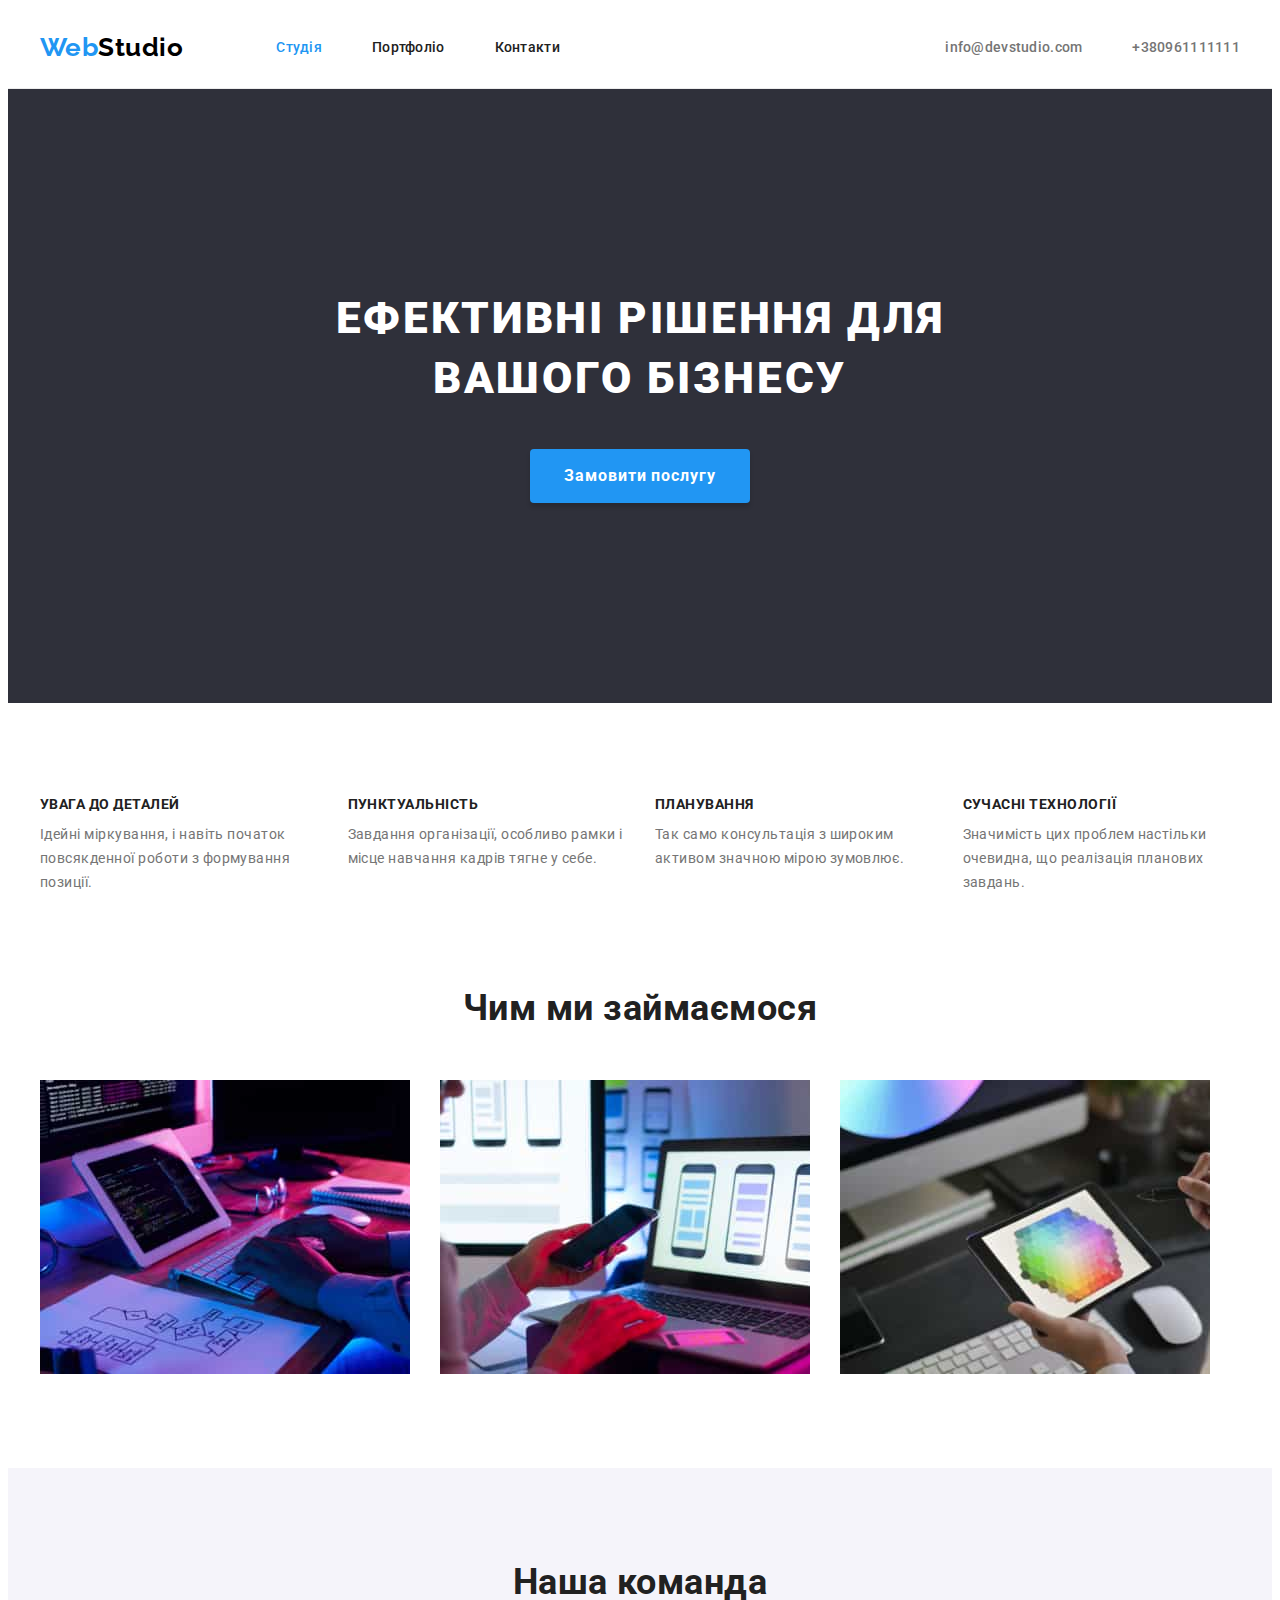
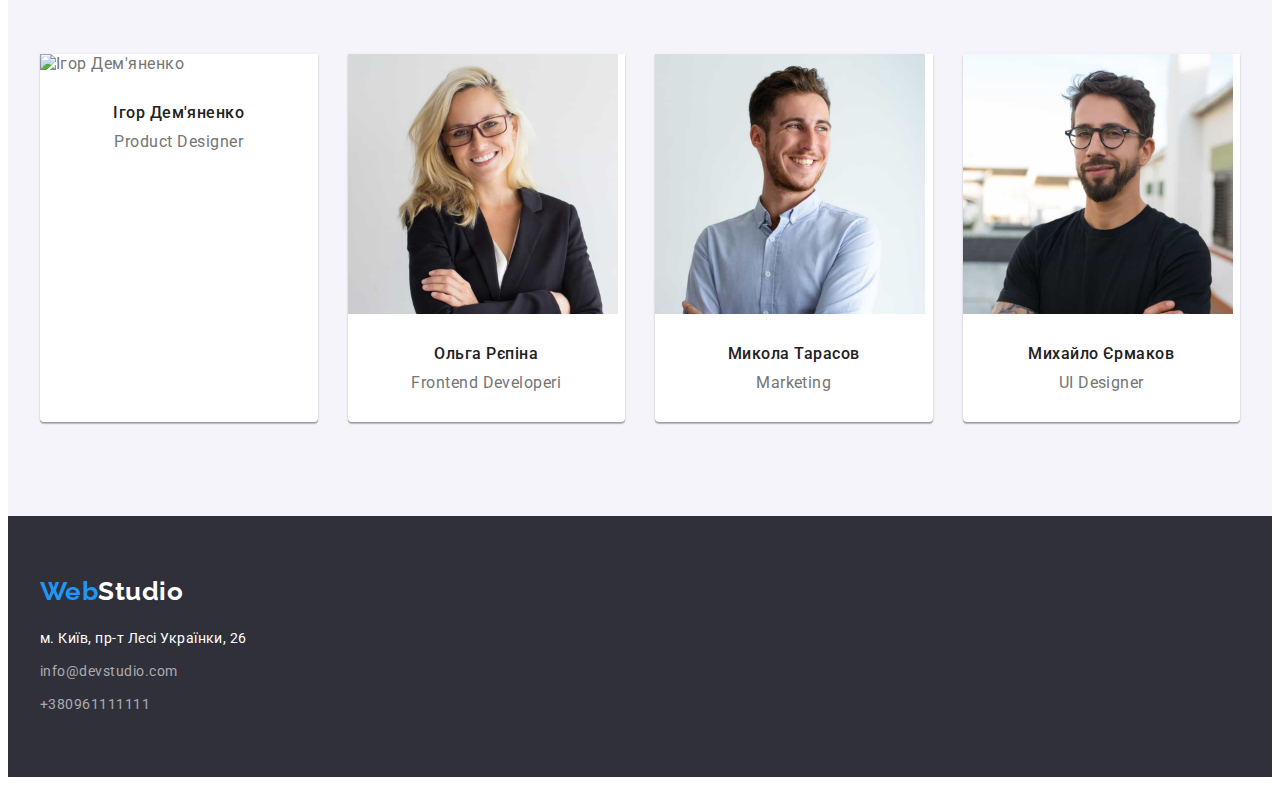
==== index.html @ cf041386 "Initial commit" ====
<!DOCTYPE html>
<html lang="uk">

<head>
    <meta charset="UTF-8">
    <meta http-equiv="X-UA-Compatible" content="IE=edge">
    <meta name="viewport" content="width=device-width, initial-scale=1.0">
    <title>WebStudio</title>
    <link rel="preconnect" href="https://fonts.googleapis.com">
    <link rel="preconnect" href="https://fonts.gstatic.com" crossorigin>
    <link href="https://fonts.googleapis.com/css2?family=Raleway:wght@700&family=Roboto:wght@400;500;700;900&display=swap"
        rel="stylesheet">

        <link rel="stylesheet" href="https://cdnjs.cloudflare.com/ajax/libs/modern-normalize/1.1.0/modern-normalize.min.css"
            integrity="sha512-wpPYUAdjBVSE4KJnH1VR1HeZfpl1ub8YT/NKx4PuQ5NmX2tKuGu6U/JRp5y+Y8XG2tV+wKQpNHVUX03MfMFn9Q=="
            crossorigin="anonymous" referrerpolicy="no-referrer" />
    
            <link rel="stylesheet" href="./css/styles.css">
</head>

<body>
    <header class="page-header">
        <div class="conteiner header-list"> 
      <nav class="main-nav">
        <a href="./index.html" class="logo">
          Web<span class="logo-studioheader">Studio</span>
        </a>

        <ul class="nav">
            <li class="item"><a class="nav-link current" href="./index.html">Студія</a></li>
            <li class="item"><a class="nav-link" href="./portfolio.html">Портфоліо</a></li>
            <li class="item"><a class="nav-link" href="#">Контакти</a></li>
        </ul>
      </nav>

        <ul class="contact">
            <li class="contact-item"> <a class="contact-list" href="mailto:info@devstudio.com">info@devstudio.com</a> </li>
            <li class="contact-item"> <a class="contact-list" href="tel:+380961111111">+380961111111</a> </li>
        </ul>
        </div>
        
    </header>

    <main>

        <!--секція №1-->

    <section class="hero">
        <div class="conteiner"> 
            <h1 class="hero-title">Ефективні рішення для <br >вашого бізнесу</h1>
            <button type="button" class="hero-button">Замовити послугу</button>
            </div>
    </section>


    <!--секція №2-->

    <section class="section">
        <div class="conteiner"> 
        <h2 class="section-title visually-hidden">Наші цінності</h2>
        <ul class="section-list">
            <li class="section-item">
                <h3 class="title-name">Увага до деталей</h3>
                <p class="values">Ідейні міркування, і навіть початок повсякденної роботи з формування позиції.</p>
            </li>
            <li class="section-item">
                <h3 class="title-name">Пунктуальність</h3>
                <p class="values">Завдання організації, особливо рамки і місце навчання кадрів тягне у себе.</p>
            </li>
            <li class="section-item">
                <h3 class="title-name">Планування</h3>
                <p class="values">Так само консультація з широким активом значною мірою зумовлює.</p>
            </li>
            <li class="section-item">
                <h3 class="title-name">Сучасні технології</h3>
                <p class="values">Значимість цих проблем настільки очевидна, що реалізація планових завдань.</p>
            </li>
        </ul>
        </div>
    </section>

    <!--секція №3-->

    <section class="section section-top">
        <div class="conteiner"> 
        <h2 class="section-title">Чим ми займаємося</h2>
        <ul class="section-list">
            <li class="section-image">
                <img src="./images/foto1.jpg" alt="руки на клавіатурі комп'ютера" width="370">
            </li>
            <li class="section-image">
                <img src="./images/foto2.jpg" alt="мобільний телефон в руці" width="370">  
            </li>
            <li class="section-image">
                <img src="./images/foto3.jpg" alt="планшет в руках" width="370">
            </li>
        </ul>
        </div>
    </section>

    <!--секція №4-->

    <section class="section team">
        <div class="conteiner"> 
        <h2 class="section-title"> Наша команда </h2>
        <ul class="section-list">

            <li class="team-item section-item">
                <img class="team-photo" src="./images/igor.jpg" alt="Ігор Дем'яненко" width="270">
                <div class="team-signature"> 
                <h3 class="team-member"> Ігор Дем'яненко </h3>
                <p class="team-profession"> Product Designer </p>
                </div>
            </li>

            <li class="team-item section-item">
                <img class="team-photo" src="./images/olga.jpg" alt="Ольга Рєпіна" width="270">
                <div class="team-signature"> 
                <h3 class="team-member">Ольга Рєпіна</h3>
                <p class="team-profession"> Frontend Developeri </p>
                </div>
            </li> 

            <li class="team-item section-item"> 
                <img class="team-photo" src="./images/mikolka.jpg" alt="Микола Тарасов" width="270">
                <div class="team-signature"> 
                <h3 class="team-member"> Микола Тарасов </h3>
                <p class="team-profession"> Marketing </p>
                </div>
            </li>
            
            <li class="team-item section-item"> 
                <img class="team-photo" src="./images/mihailo.jpg" alt="Михайло Єрмаков" width="270">
                <div class="team-signature"> 
                <h3 class="team-member"> Михайло Єрмаков </h3> 
                <p class="team-profession"> UI Designer </p>
                </div>
            </li>
        </ul>
        </div>
    </section>
    </main>

    <footer class="footer">
        <div class="conteiner">
            <a href="./index.html" class="logo logo-footer">
                <span class="logo-web">Web</span><span class="logo-studiofooter">Studio</span> </a>
            <address>
                <ul class="addres">
                    <li class="map"> <a class="address-list google-map" href="https://goo.gl/maps/CPtrU1FHBa2aNyZL9"
                            target="_blank" rel="noopener noreferrer nofollow">м. Київ, пр-т Лесі Українки, 26</a></li>
                    <li class="mailto"> <a class="address-list mail" href="mailto:info@devstudio.com">info@devstudio.com</a>
                    </li>
                    <li> <a class="address-list phone" href="tel:+380961111111">+380961111111</a></li>
                </ul>
            </address>
        </div>


    </footer>
 
</body>

</html>
---- css/styles.css ----
:root {

    --paragraf-color: #757575;
    --header-color: #212121;
    --text-accent-color: #2196f3;
    --bacground-color: #ffffff;
    --second-background-color: #F5F4FA;
    

}

body {
    background-color: var(--bacground-color);
    color: var(--paragraf-color);

    font-family: 'Roboto', sans-serif;
    letter-spacing: 0.03em;
}




/* Прибирання маркерів */

ul {
    list-style: none;
    margin: 0;
    padding: 0;
}

/* Стили для обнуления верхних отступов у элементов */
h1,
h2,
h3,
h4,
h5,
h6,
p {
    margin-top: 0;
}



/* Класс для обнуления базовых свойств у списков (ul) */
.list {
    list-style: none;
    padding-left: 0;
    margin: 0;
}

/* Класс для обнуления базовых свойств у ссылок */
.link {
    text-decoration: none;
    color: inherit;
}

/* Свойства для корректного отображения картинок */
img {
    display: block;
    max-width: 100%;
    height: auto;
}

/* Свойства для обнуления курсива у address */
address {
    font-style: normal;
}


/* основний колір тексту сірий #757575 */
/* другорядний колір тексту-заголовки чорний #212121 */
/* колір лого-синій header-footer #2196F3 */
/* колір лого-чорний header #000000 */
/* колір лого-біллий footer #FFFFFF */
/* фоновий колір hero-footer #2F303A */
/* фоновий колір "Наші цінності" #F5F5F5 */
/* фоновий колір "Наша команда" #F5F4FA */
/* колір телефон-пошта footer rgba(255, 255, 255, 0.6) */
 
/*Стилі header*/

.page-header {

    background-color: var(--bacground-color);
    border-bottom: 1px solid #ECECEC;
}


.conteiner {    


    margin-left: auto;
    margin-right: auto;

     width: 1200px;
     padding-left: 15px;
     padding-right: 15px;
     
     
}

.section {
    padding-top: 94px;
    padding-bottom: 94px;
}

.header-list {
    display: flex;
    align-items: center;
   
}

.logo {

    color: var(--text-accent-color);

    font-family: 'Raleway', sans-serif;
    font-weight: 700;
    font-size: 26px;
    line-height: 1.2;

    text-decoration: none;

    }

    .logo-footer {

        margin-bottom: 20px;
    }


.logo-studioheader {
     color: #000000;

    }

.logo-studiofooter {
     color: var(--bacground-color);
    
    }

    .main-nav {
        display: flex;
        align-items: center;
    }

    .nav {
        display: flex;
        margin-left: 93px;

    }

    .nav .item + .item {
        margin-left: 50px;
    }
      

    

.nav .nav-link.current {
   

    color: var(--text-accent-color);
    }



.nav-link {
    display: block;
    padding-top: 32px;
    padding-bottom: 32px;

     color: var(--header-color);

     font-weight: 500;
     font-size: 14px;
     line-height: 1.14;
     letter-spacing: 0.02em;
     text-decoration: none;

    }

.nav-link:hover, .nav-link:focus {
     color: var(--text-accent-color);

     font-weight: 500;
     font-size: 14px;
     line-height: 1.14;
     letter-spacing: 0.02em;
    }

    .contact {
        display: flex;
        margin-left: auto;

    }

    .contact .contact-item + .contact-item {
        margin-left: 50px;

    }

  .contact-list  {

        display: block;
        padding-top: 32px;
        padding-bottom: 32px;

      color: var(--paragraf-color);

      font-weight: 500;
      font-size: 14px;
      line-height: 1.14;
      letter-spacing: 0.02em;

    text-decoration: none;
  }

  .contact-list:hover, .contact-list:focus {
      color: var(--text-accent-color);

      font-weight: 500;
      font-size: 14px;
      line-height: 1.14;
      letter-spacing: 0.02em;
  }

 /*Стилі головної сторінки main*/

 .hero {

    padding-top: 200px;
    padding-bottom: 200px;


    text-align: center;

     background-color: #2F303A;


 }

 .hero-title { 
    
    margin-top: 0;
    margin-bottom: 40px;    

     color: var(--bacground-color);     

     font-weight: 900;
     font-size: 44px;
     line-height: 1.36;
     text-align: center;
     letter-spacing: 0.06em;
     text-transform: uppercase;
 }

 .hero-button {

    background-color: var(--text-accent-color);
    color: var(--bacground-color);
    border-color: transparent;

    font-family: inherit;
    font-weight: 700;
    font-size: 16px;
    line-height: 1.88;
    text-align: center;
    letter-spacing: 0.06em;

    cursor: pointer;

    box-shadow: 0px 4px 4px rgba(0, 0, 0, 0.15);
    border-radius: 4px;
    padding: 10px 32px;
    min-width: 216px;

 }

.hero-button:hover, .hero-button:focus {

    background-color: #188CE8;


}

/*Скрили заголовок Наші цінності*/

.visually-hidden {
    position: absolute;
    white-space: nowrap;
    width: 1px;
    height: 1px;
    overflow: hidden;
    border: 0;
    padding: 0;
    clip: rect(0 0 0 0);
    clip-path: inset(50%);
    margin: -1px;
}



 .section-title {
     color: var(--header-color); 

    font-weight: 700;
    font-size: 36px;
    line-height: 1.16;
    text-align: center;

    margin-bottom: 50px;
    }
 
 .title-name {
     color: var(--header-color);

    font-weight: 700;
    font-size: 14px;
    line-height: 1.14;
    text-transform: uppercase;

    margin-top: 0px;
    margin-bottom: 10px;

    } 

    .section {

        padding-top: 94px;
        padding-bottom: 94px;
    }

    .section-top {

        padding-top: 0;
    }

    .section-list {
             display: flex;
             flex-wrap: wrap;
    }

    .section-item {

        flex-basis: calc((100% - 90px) / 4);
    
    }

    .section-list .section-image+.section-image {
        margin-left: 30px;
    }
   
    .section-list .section-item+.section-item {
            margin-left: 30px;
    
        }

    .values {
        font-size: 14px;
        line-height: 1.71;

        margin-top: 0;
        margin-bottom: 0;
    }

    .team {
        background-color: var(--second-background-color);
    
    }

    .team-item {
    
            background-color: var(--bacground-color);
                /* material shadow v1 */
            
                box-shadow: 0px 1px 3px rgba(0, 0, 0, 0.12), 0px 1px 1px rgba(0, 0, 0, 0.14), 0px 2px 1px rgba(0, 0, 0, 0.2);
                border-radius: 0px 0px 4px 4px;
    
    }

    .team-signature {

        padding-top: 30px;
        padding-bottom: 30px;
    }

  

    .team-member {
        
        color: var(--header-color);
        font-weight: 500;
        font-size: 16px;
        line-height: 1.19;
        text-align: center;

        margin-bottom: 10px;
    }

    
    .team-profession {

        margin-bottom: 0;

        font-weight: 400;
        font-size: 16px;
        line-height: 1.19;
        text-align: center;

        
    }

    /*Стилі сторінки Портфоліо*/



    .button-list {

        display: flex;
        justify-content: center;

        margin-bottom: 50px;

    }


   
    .button-list .button-item + .button-item {

        margin-left: 8px;
    }



    .portfolio-button {

        background-color: var(--second-background-color);
        color: var(--header-color);
        font-family: inherit;
        font-weight: 500;
        font-size: 16px;
        line-height: 1.63;
        border-color: transparent;

        cursor: pointer;

        border-radius: 4px;
        padding: 6px 22px;
        min-width: 73px;

    }

    .portfolio-button:hover, .portfolio-button:focus {

        background-color: var(--text-accent-color);
        color: var(--bacground-color);
        
    }

    

    .project-list {

        padding: 0;
        list-style: none;
        display: flex;
        flex-wrap: wrap;
        margin-top: -30px;
        margin-left: -30px;
    }

    .project-item {        
        

        flex-basis: calc( 100% / 3 - 30px);

        margin-left: 30px;
        margin-top: 30px;
    }

    .project {

    text-decoration: none;
    } 

    .projec-image {

        margin-bottom: 20px;
        background-color: #EEEEEE;
    }

    .project-border {

        padding: 20px 24px;

        border-right: 1px solid #EEEEEE;
        border-bottom: 1px solid #EEEEEE;
        border-left: 1px solid #EEEEEE;
    }
 
    .project-title {
    
        margin-bottom: 4px;

        color: var(--header-color);

        font-weight: 700;
        font-size: 18px;
        line-height: 2;
        letter-spacing: 0.06em;

        
    }

    .project-filter { 
        
        margin-bottom: 0;

        color: var(--paragraf-color);

        font-size: 16px;
        line-height: 1.88;
        

    }



   /*Стилі footer*/ 
 
    .footer {
     background-color: #2F303A;
     padding-top: 60px;
     padding-bottom: 60px;
    }


    .address-list {

        font-size: 14px;
        line-height: 1.71;

        text-decoration: none;
        list-style-type: none;
        font-style: normal;

    }

    .address-list:hover, .address-list:focus {
        color: var(--text-accent-color);

        font-size: 14px;
        line-height: 1.71;
        font-style: normal;
    }

    .addres {

        margin-top: 20px;
    }

    .map {

        margin-bottom: 9px;
    }

    .mailto {
        margin-bottom: 9px;
    }

        .google-map {

            color: var(--bacground-color);

    
    }

    .mail {

    color: rgba(255, 255, 255, 0.6);

    margin-bottom: 9px;
    }

    .phone {

     color: rgba(255, 255, 255, 0.6);


    }
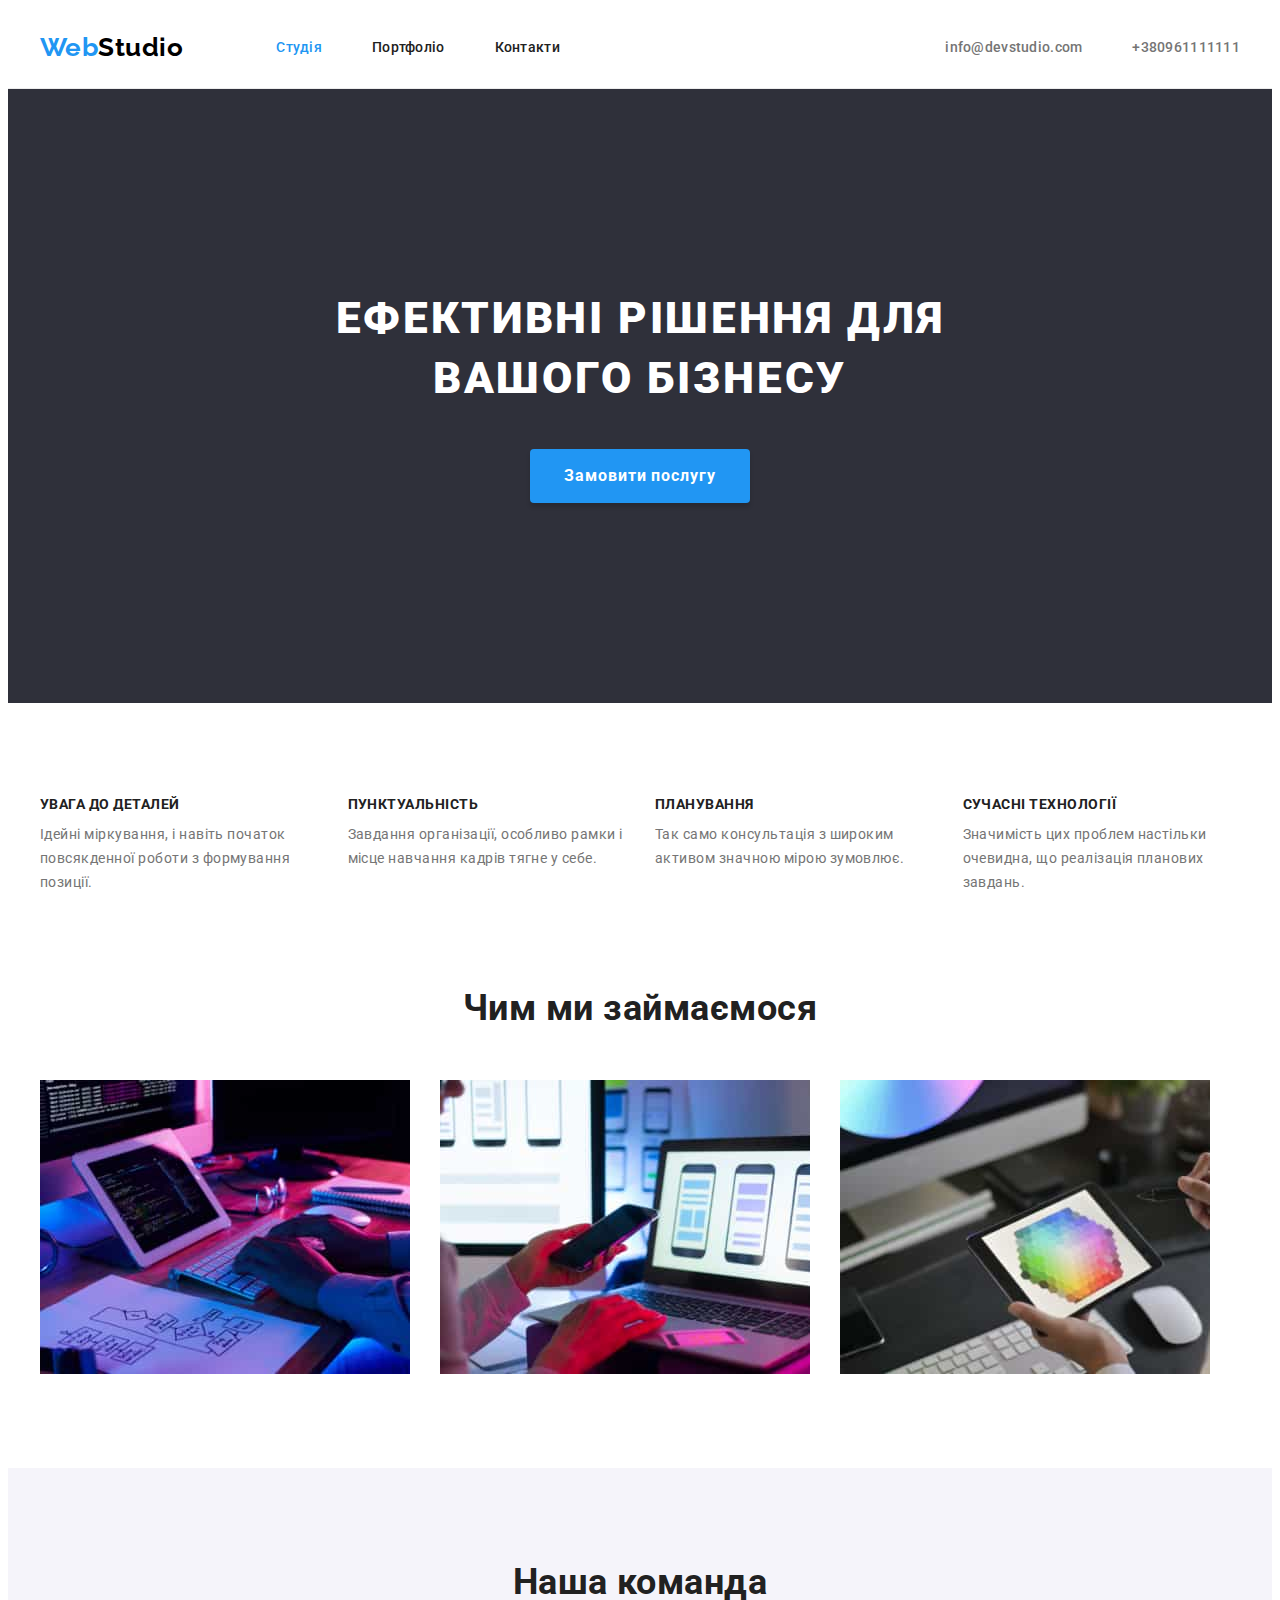
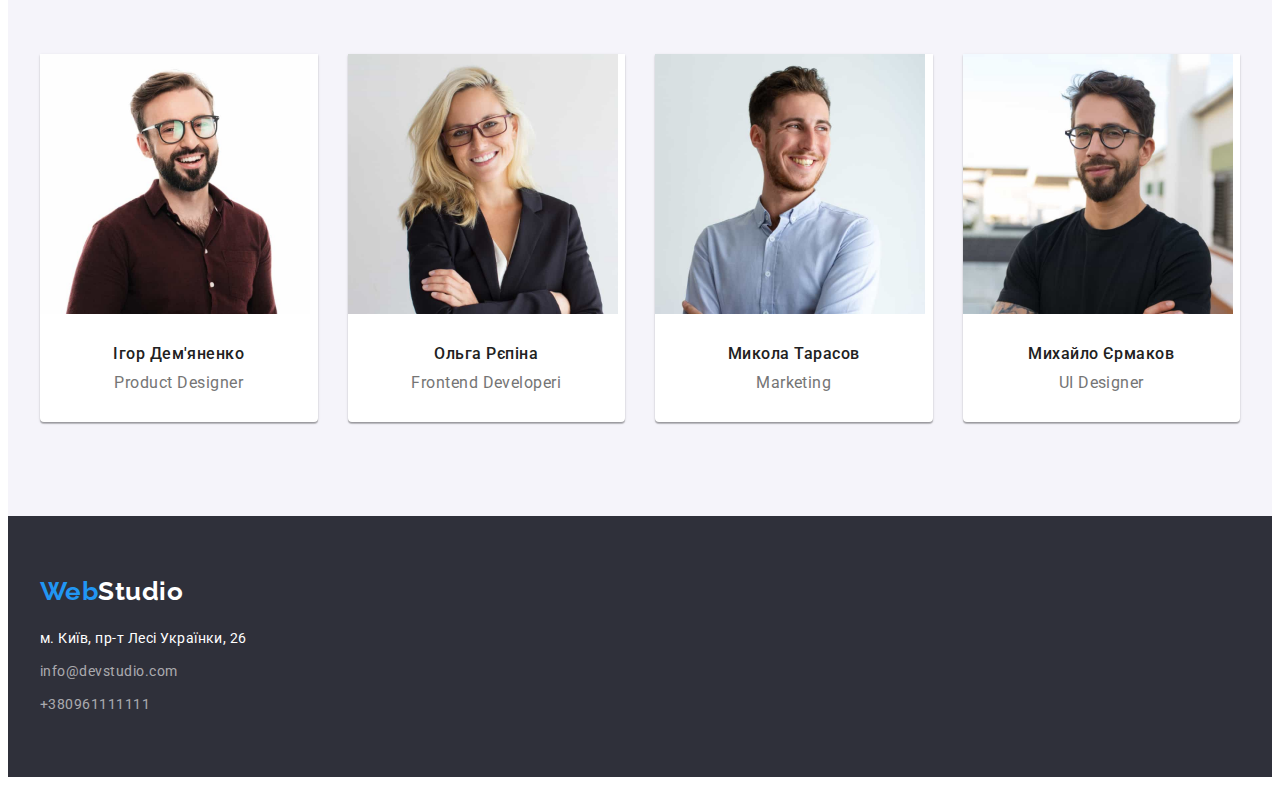
==== commit 0712a8a6: "HW-04 Igor photo" ====
--- a/index.html
+++ b/index.html
@@ -106,7 +106,7 @@
         <ul class="section-list">
 
             <li class="team-item section-item">
-                <img class="team-photo" src="./images/igor.jpg" alt="Ігор Дем'яненко" width="270">
+                <img class="team-photo" src="./images/Igor.jpg" alt="Ігор Дем'яненко" width="270">
                 <div class="team-signature"> 
                 <h3 class="team-member"> Ігор Дем'яненко </h3>
                 <p class="team-profession"> Product Designer </p>
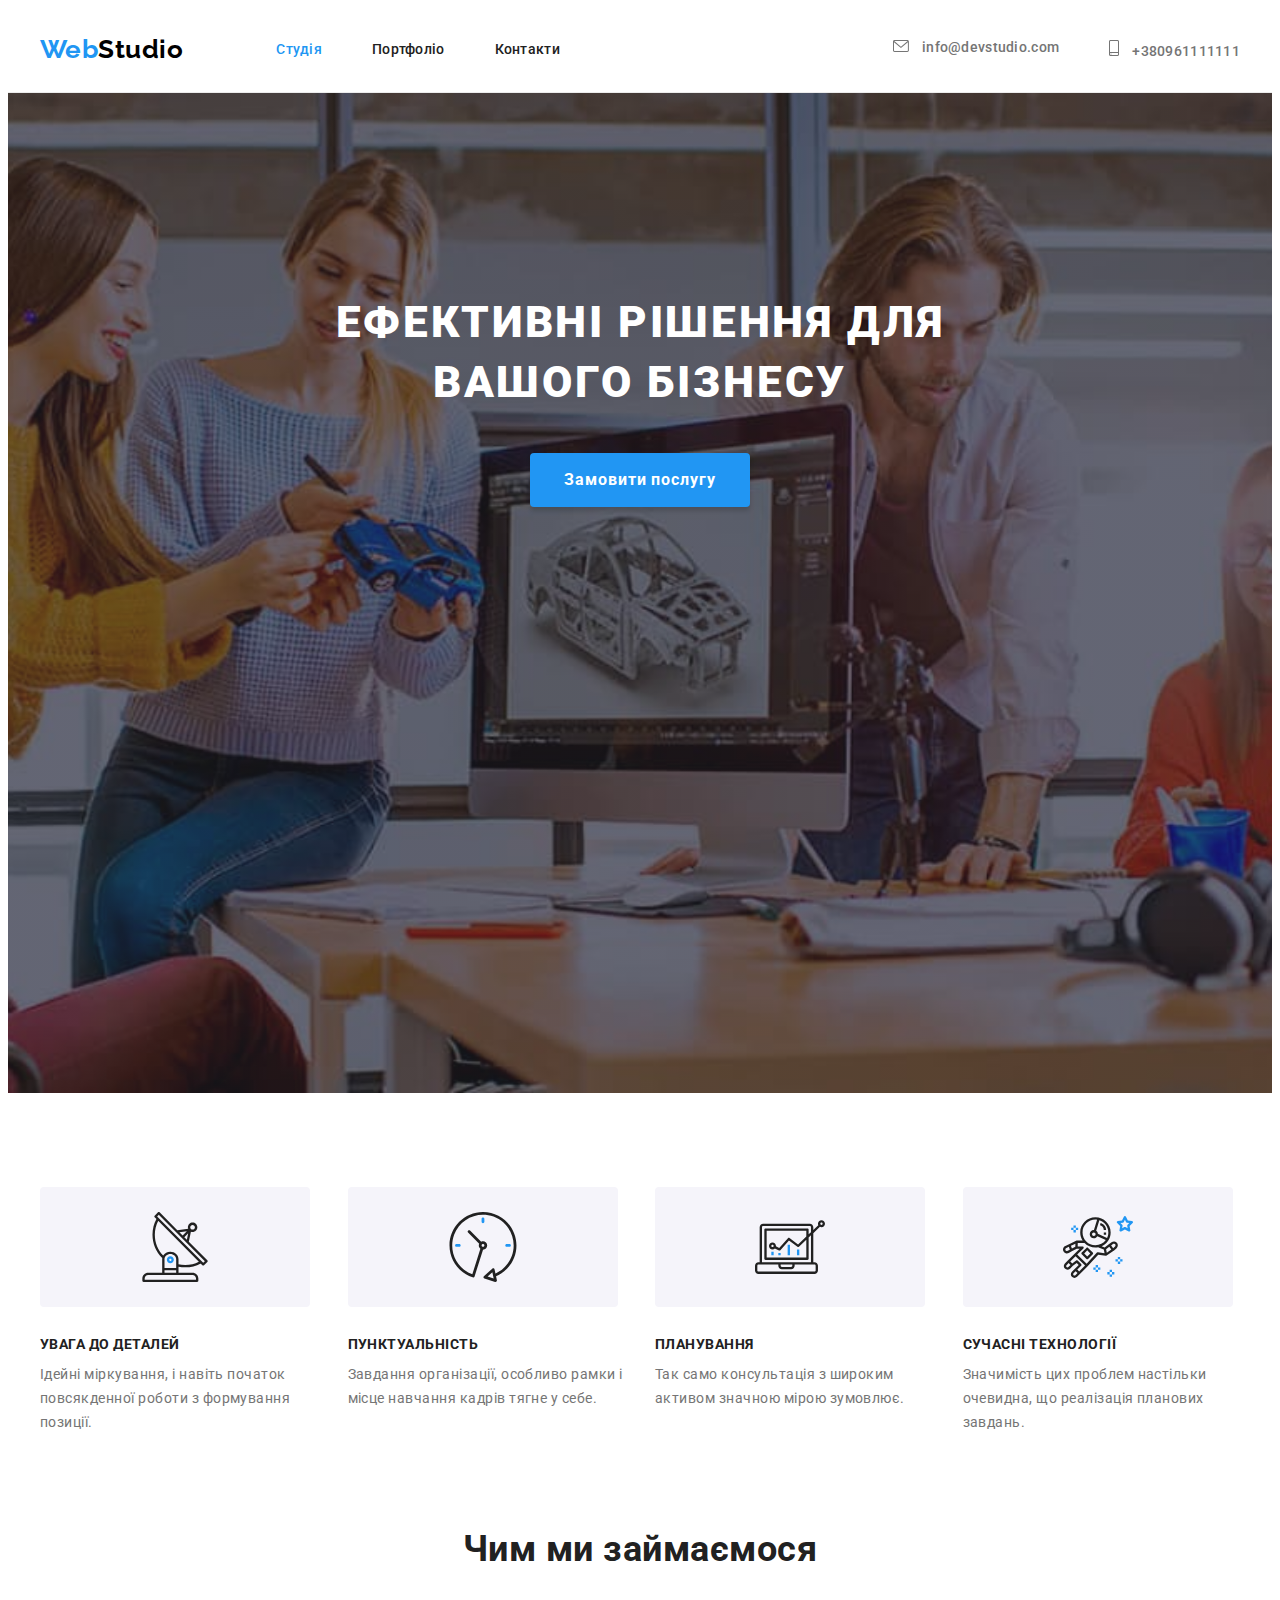
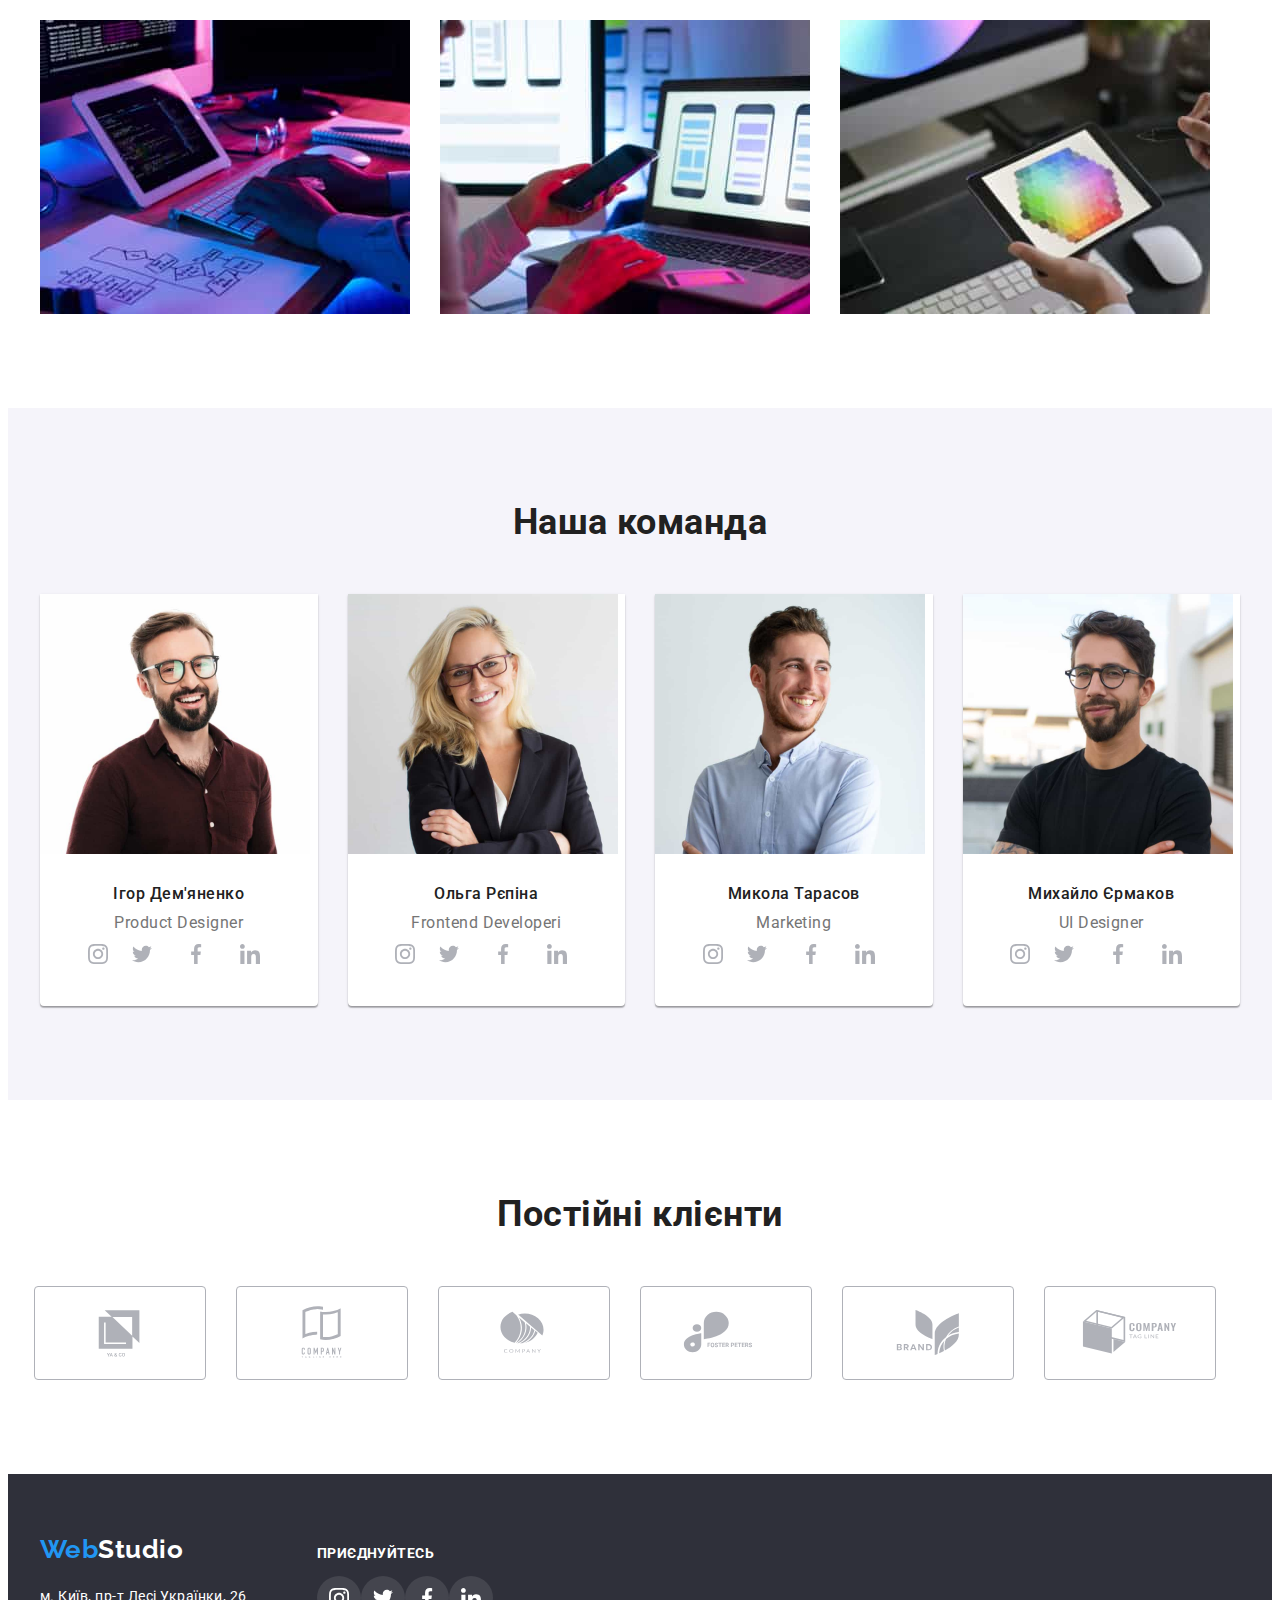
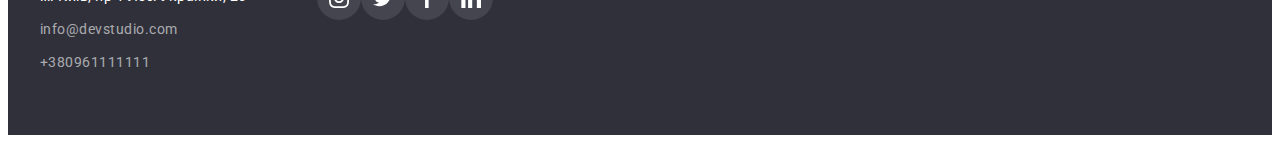
==== commit dc8db02b: "HW-04" ====
--- a/index.html
+++ b/index.html
@@ -19,6 +19,9 @@
 </head>
 
 <body>
+
+            <!--Header-->
+            
     <header class="page-header">
         <div class="conteiner header-list"> 
       <nav class="main-nav">
@@ -34,8 +37,22 @@
       </nav>
 
         <ul class="contact">
-            <li class="contact-item"> <a class="contact-list" href="mailto:info@devstudio.com">info@devstudio.com</a> </li>
-            <li class="contact-item"> <a class="contact-list" href="tel:+380961111111">+380961111111</a> </li>
+            <li class="contact-item">
+                 <a class="contact-list" href="mailto:info@devstudio.com">
+                    <svg class="icon-contact" width="16" height="12">
+                        <use href="./images/icons.svg#envelope"></use>
+                    </svg>
+                    info@devstudio.com
+                </a>
+                 </li>
+            <li class="contact-item">
+                 <a class="contact-list" href="tel:+380961111111">
+                    <svg class="icon-contact" width="10" height="16">
+                        <use href="./images/icons.svg#smartphone"></use>
+                    </svg>
+                    +380961111111
+                </a>
+             </li>
         </ul>
         </div>
         
@@ -49,7 +66,8 @@
         <div class="conteiner"> 
             <h1 class="hero-title">Ефективні рішення для <br >вашого бізнесу</h1>
             <button type="button" class="hero-button">Замовити послугу</button>
-            </div>
+        </div>
+        
     </section>
 
 
@@ -60,18 +78,38 @@
         <h2 class="section-title visually-hidden">Наші цінності</h2>
         <ul class="section-list">
             <li class="section-item">
+                <div class="block">
+                    <svg class="icon-benefits" width="70" height="70">
+                        <use href="./images/icons.svg#antenna"></use>
+                    </svg>
+                </div>
                 <h3 class="title-name">Увага до деталей</h3>
                 <p class="values">Ідейні міркування, і навіть початок повсякденної роботи з формування позиції.</p>
             </li>
             <li class="section-item">
+                <div class="block">
+                    <svg class="icon-benefits" width="70" height="70">
+                        <use href="./images/icons.svg#clock"></use>
+                    </svg>
+                </div>
                 <h3 class="title-name">Пунктуальність</h3>
                 <p class="values">Завдання організації, особливо рамки і місце навчання кадрів тягне у себе.</p>
             </li>
             <li class="section-item">
+                <div class="block">
+                    <svg class="icon-benefits" width="70" height="70">
+                        <use href="./images/icons.svg#computer"></use>
+                    </svg>
+                </div>
                 <h3 class="title-name">Планування</h3>
                 <p class="values">Так само консультація з широким активом значною мірою зумовлює.</p>
             </li>
             <li class="section-item">
+                <div class="block">
+                    <svg class="icon-benefits" width="70" height="70">
+                        <use href="./images/icons.svg#astronaut"></use>
+                    </svg>
+                </div>
                 <h3 class="title-name">Сучасні технології</h3>
                 <p class="values">Значимість цих проблем настільки очевидна, що реалізація планових завдань.</p>
             </li>
@@ -110,6 +148,41 @@
                 <div class="team-signature"> 
                 <h3 class="team-member"> Ігор Дем'яненко </h3>
                 <p class="team-profession"> Product Designer </p>
+                <ul class="social-list">
+                    <li class="icon-social">
+                        <a class="icon-link" href="#">
+                            <svg class="icon" width="20" height="20">
+                                <use href="./images/icons.svg#instagram"></use>
+                            </svg>
+                        </a>
+                    </li>
+                
+                    <li>
+                        <a class="icon-link" href="#">
+                            <svg class="icon" width="20" height="20">
+                                <use href="./images/icons.svg#twitter"></use>
+                            </svg>
+                        </a>
+                
+                    </li>
+                    <li>
+                        <a class="icon-link" href="#">
+                            <svg class="icon" width="20" height="20">
+                                <use href="./images/icons.svg#facebook"></use>
+                            </svg>
+                        </a>
+                
+                    </li>
+                
+                    <li>
+                        <a class="icon-link" href="#">
+                            <svg class="icon" width="20" height="20">
+                                <use href="./images/icons.svg#linkedin"></use>
+                            </svg>
+                        </a>
+                
+                    </li>
+                </ul>
                 </div>
             </li>
 
@@ -118,6 +191,41 @@
                 <div class="team-signature"> 
                 <h3 class="team-member">Ольга Рєпіна</h3>
                 <p class="team-profession"> Frontend Developeri </p>
+                <ul class="social-list">
+                    <li class="icon-social">
+                        <a class="icon-link" href="#">
+                            <svg class="icon" width="20" height="20">
+                                <use href="./images/icons.svg#instagram"></use>
+                            </svg>
+                        </a>
+                    </li>
+                
+                    <li>
+                        <a class="icon-link" href="#">
+                            <svg class="icon" width="20" height="20">
+                                <use href="./images/icons.svg#twitter"></use>
+                            </svg>
+                        </a>
+                
+                    </li>
+                    <li>
+                        <a class="icon-link" href="#">
+                            <svg class="icon" width="20" height="20">
+                                <use href="./images/icons.svg#facebook"></use>
+                            </svg>
+                        </a>
+                
+                    </li>
+                
+                    <li>
+                        <a class="icon-link" href="#">
+                            <svg class="icon" width="20" height="20">
+                                <use href="./images/icons.svg#linkedin"></use>
+                            </svg>
+                        </a>
+                
+                    </li>
+                </ul>
                 </div>
             </li> 
 
@@ -126,6 +234,41 @@
                 <div class="team-signature"> 
                 <h3 class="team-member"> Микола Тарасов </h3>
                 <p class="team-profession"> Marketing </p>
+                <ul class="social-list">
+                    <li class="icon-social">
+                        <a class="icon-link" href="#">
+                            <svg class="icon" width="20" height="20">
+                                <use href="./images/icons.svg#instagram"></use>
+                            </svg>
+                        </a>
+                    </li>
+                
+                    <li>
+                        <a class="icon-link" href="#">
+                            <svg class="icon" width="20" height="20">
+                                <use href="./images/icons.svg#twitter"></use>
+                            </svg>
+                        </a>
+                
+                    </li>
+                    <li>
+                        <a class="icon-link" href="#">
+                            <svg class="icon" width="20" height="20">
+                                <use href="./images/icons.svg#facebook"></use>
+                            </svg>
+                        </a>
+                
+                    </li>
+                
+                    <li>
+                        <a class="icon-link" href="#">
+                            <svg class="icon" width="20" height="20">
+                                <use href="./images/icons.svg#linkedin"></use>
+                            </svg>
+                        </a>
+                
+                    </li>
+                </ul>
                 </div>
             </li>
             
@@ -134,19 +277,120 @@
                 <div class="team-signature"> 
                 <h3 class="team-member"> Михайло Єрмаков </h3> 
                 <p class="team-profession"> UI Designer </p>
+                <ul class="social-list">
+                    <li class="icon-social">
+                        <a class="icon-link" href="#">
+                            <svg class="icon" width="20" height="20">
+                                <use href="./images/icons.svg#instagram"></use>
+                            </svg>
+                        </a>
+                    </li>
+                
+                    <li>
+                        <a class="icon-link" href="#">
+                            <svg class="icon" width="20" height="20">
+                                <use href="./images/icons.svg#twitter"></use>
+                            </svg>
+                        </a>
+                
+                    </li>
+                    <li>
+                        <a class="icon-link" href="#">
+                            <svg class="icon" width="20" height="20">
+                                <use href="./images/icons.svg#facebook"></use>
+                            </svg>
+                        </a>
+                
+                    </li>
+                
+                    <li>
+                        <a class="icon-link" href="#">
+                            <svg class="icon" width="20" height="20">
+                                <use href="./images/icons.svg#linkedin"></use>
+                            </svg>
+                        </a>
+                
+                    </li>
+                </ul>
                 </div>
             </li>
         </ul>
         </div>
     </section>
+
+                     <!-- Секція №5-->
+
+    
+<section class="client">
+        <div class=conteiner> 
+            <h2 class="section-title"> Постійні клієнти  </h2>
+
+            <ul class="name-client">
+                <li class="logo-client">
+                    <a class="icon-logo-client" href>
+                    <svg class="icon-logo" width="106" height="60">
+                        <use href="./images/icons.svg#Logo1"></use>
+                    </svg>
+                  </a>
+                </li>
+                <li class="logo-client">
+                    <a class="icon-logo-client" href>
+                        <svg class="icon-logo" width="106" height="60">
+                            <use href="./images/icons.svg#Logo2"></use>
+                        </svg>
+                    </a>
+                </li>
+                <li class="logo-client">
+                    <a class="icon-logo-client" href>
+                        <svg class="icon-logo" width="106" height="60">
+                            <use href="./images/icons.svg#Logo3"></use>
+                        </svg>
+                    </a>
+                </li>
+                <li class="logo-client">
+                    <a class="icon-logo-client" href>
+                        <svg class="icon-logo" width="106" height="60">
+                            <use href="./images/icons.svg#Logo4"></use>
+                        </svg>
+                    </a>
+                </li>
+                <li class="logo-client">
+                    <a class="icon-logo-client" href>
+                        <svg class="icon-logo" width="106" height="60">
+                            <use href="./images/icons.svg#Logo5"></use>
+                        </svg>
+                    </a>
+                </li>
+                <li class="logo-client">
+                    <a class="icon-logo-client" href>
+                        <svg class="icon-logo" width="106" height="60">
+                            <use href="./images/icons.svg#Logo6"></use>
+                        </svg>
+                    </a>
+                </li>
+            </ul>
+
+        </div>
+
+    </section>
+
+         
     </main>
 
+                <!-- Footer-->
+    
+
     <footer class="footer">
-        <div class="conteiner">
+
+        <div class="conteiner footer-container">
+
+        <!--адреса в підвалі-->
+
+        <div>
             <a href="./index.html" class="logo logo-footer">
                 <span class="logo-web">Web</span><span class="logo-studiofooter">Studio</span> </a>
-            <address>
-                <ul class="addres">
+            <address class="addres">
+                <ul>
                     <li class="map"> <a class="address-list google-map" href="https://goo.gl/maps/CPtrU1FHBa2aNyZL9"
                             target="_blank" rel="noopener noreferrer nofollow">м. Київ, пр-т Лесі Українки, 26</a></li>
                     <li class="mailto"> <a class="address-list mail" href="mailto:info@devstudio.com">info@devstudio.com</a>
@@ -156,6 +400,44 @@
             </address>
         </div>
 
+        <!--соцмережі в підвалі-->
+
+        <div class="footer-socialbox">
+            <p class="item-footer"> Приєднуйтесь </p>
+            <ul class="social-footer list">
+                <li class="icon-social">
+                    <a class="icon-footer-link" href>
+                        <svg class="icon-footer" width="20" height="20">
+                            <use href="./images/icons.svg#instagram"> </use>
+                        </svg>
+                    </a>
+                </li>
+                <li class="icon-social">
+                    <a class="icon-footer-link" href>
+                        <svg class="icon-footer" width="20" height="20">
+                            <use href="./images/icons.svg#twitter"> </use>
+                        </svg>
+                    </a>
+                </li>
+                <li class="icon-social">
+                    <a class="icon-footer-link" href>
+                        <svg class="icon-footer" width="20" height="20">
+                            <use href="./images/icons.svg#facebook"> </use>
+                        </svg>
+                    </a>
+                </li>
+                <li class="icon-social">
+                    <a class="icon-footer-link" href>
+                        <svg class="icon-footer" width="20" height="20">
+                            <use href="./images/icons.svg#linkedin"> </use>
+                        </svg>
+                    </a>
+                </li>
+            </ul>
+        </div>
+
+        </div>
+
 
     </footer>
  
--- a/css/styles.css
+++ b/css/styles.css
@@ -225,20 +225,39 @@
       letter-spacing: 0.02em;
   }
 
+  .icon-contact {
+      margin-right: 10px;
+      fill: var(--paragraf-color);
+  }
+
+  .icon-contact:hover {
+
+      fill: var(--text-accent-color);
+  }
+
  /*Стилі головної сторінки main*/
 
  .hero {
+    background-color: #2F303A;
 
     padding-top: 200px;
     padding-bottom: 200px;
-
-
+    max-width: 1600px;
+    height: 600px;
+    margin-left: auto;
+    margin-right: auto;
+    
     text-align: center;
 
-     background-color: #2F303A;
+    background:  linear-gradient(to right, rgba(47, 48, 58, 0.4), rgba(47, 48, 58, 0.4)), url(../images/herophoto.jpg);
+    background-size: cover;
+    background-repeat: no-repeat;
+    background-position: center;
 
 
  }
+
+  
 
  .hero-title { 
     
@@ -356,6 +375,18 @@
     
         }
 
+    .block {
+                    width: 270px;
+                    height: 120px;
+                    display: flex;
+                    justify-content: center;
+                    align-items: center;
+                    margin-bottom: 30px;
+                    background-color: #F5F4FA;
+                    border-radius: 4px;
+
+                    }
+
     .values {
         font-size: 14px;
         line-height: 1.71;
@@ -410,6 +441,77 @@
 
         
     }
+
+        .social-list {
+            display: flex;
+            justify-content: center;
+            align-items: center;
+        }
+    
+        .icon-social {
+            width: 44px;
+            height: 44px;
+        }
+    
+        .icon-link {
+            display: flex;
+            align-items: center;
+            justify-content: center;
+            width: 44px;
+            height: 44px;
+            border-radius: 50%;
+            background-color: var(--background-color);
+            fill: #AFB1B8;
+            margin-right: 10px;
+    
+        }
+    
+        .icon-link:hover {
+            background-color: var(--text-accent-color);
+            fill: #ffffff;
+    
+        }
+
+                /*Секція №5*/
+
+                .client {
+                    padding: 94px 0px;
+                    text-align: center;
+                    justify-content: center;
+                    align-items: center;
+                }
+        
+                .name-client {
+                    display: flex;
+                    text-align: center;
+                    justify-content: center;
+                    align-items: center;
+                }
+        
+        
+                .logo-client {
+                    margin-right: 30px;
+                }
+        
+                .icon-logo-client {
+                    display: inline-flex;
+                    align-items: center;
+                    justify-content: center;
+                    width: 170px;
+                    height: 92px;
+                    fill: #AFB1B8;
+                    border: 1px solid #AFB1B8;
+                    border-radius: 4px;
+                    transition: border 250ms cubic-bezier(0.4, 0, 0.2, 1);
+                }
+        
+                .icon-logo-client:hover {
+        
+                    fill: var(--text-accent-color);
+                    border: 1px solid var(--text-accent-color);
+        
+                }
+
 
     /*Стилі сторінки Портфоліо*/
 
@@ -535,6 +637,13 @@
      padding-bottom: 60px;
     }
 
+        .footer-container {
+            display: flex;
+            align-items: baseline;
+        }
+
+        /* адреса футера перший дів*/
+
 
     .address-list {
 
@@ -590,6 +699,45 @@
 
     }
 
+        /* соцмережі футера другий дів*/
+
+        .footer-socialbox {
+            margin-left: 70px;
+        }
+    
+        .item-footer {
+            font-size: 14px;
+            font-weight: 700;
+            line-height: 1.14;
+            letter-spacing: 0.03em;
+            text-transform: uppercase;
+            color: var(--bacground-color);
+        }
+    
+        .social-footer {
+            display: flex;
+            align-items: baseline;
+        }
+    
+        .icon-social {
+            width: 44px;
+            height: 44px;
+        }
+    
+        .icon-footer-link {
+            display: flex;
+            align-items: center;
+            justify-content: center;
+            width: 100%;
+            height: 100%;
+            fill: var(--bacground-color);
+            border-radius: 50%;
+            background: rgba(255, 255, 255, 0.1);
+        }
+    
+        .icon-footer-link:hover {
+            background-color: var(--text-accent-color);
+        }
 
 
 
